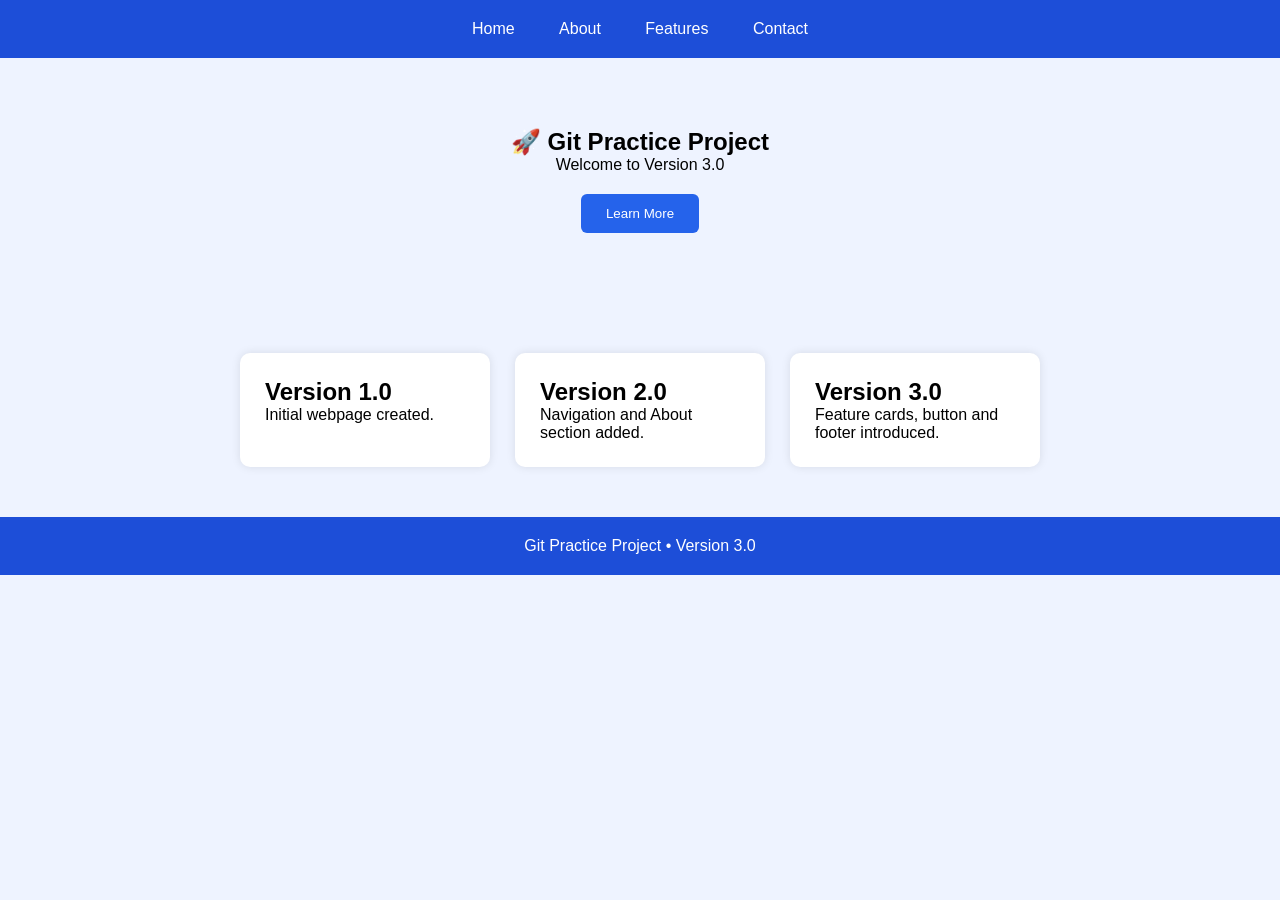
==== index.html @ 9ed9c47e "version 3.0 for WebPage" ====
<!DOCTYPE html>
<html lang="en">
<head>
<meta charset="UTF-8">
<meta name="viewport" content="width=device-width, initial-scale=1.0">

<title>Git Practice - Version 3.0</title>

<style>

*{
margin:0;
padding:0;
box-sizing:border-box;
font-family:Arial;
}

body{
background:#eef3ff;
}

nav{
background:#1d4ed8;
padding:20px;
text-align:center;
}

nav a{
color:white;
text-decoration:none;
margin:20px;
}

.hero{
text-align:center;
padding:70px;
}

button{
padding:12px 25px;
margin-top:20px;
background:#2563eb;
color:white;
border:none;
border-radius:6px;
cursor:pointer;
}

.features{
display:flex;
justify-content:center;
gap:25px;
margin:50px;
flex-wrap:wrap;
}

.card{
background:white;
padding:25px;
width:250px;
border-radius:10px;
box-shadow:0 0 10px rgba(0,0,0,.1);
}

footer{
background:#1d4ed8;
color:white;
text-align:center;
padding:20px;
margin-top:40px;
}

</style>

</head>

<body>

<nav>

<a href="#">Home</a>
<a href="#">About</a>
<a href="#">Features</a>
<a href="#">Contact</a>

</nav>

<section class="hero">

<h1>🚀 Git Practice Project</h1>

<p>Welcome to Version 3.0</p>

<button>Learn More</button>

</section>

<section class="features">

<div class="card">
<h2>Version 1.0</h2>
<p>Initial webpage created.</p>
</div>

<div class="card">
<h2>Version 2.0</h2>
<p>Navigation and About section added.</p>
</div>

<div class="card">
<h2>Version 3.0</h2>
<p>Feature cards, button and footer introduced.</p>
</div>

</section>

<footer>

<p>Git Practice Project • Version 3.0</p>

</footer>

</body>
</html>
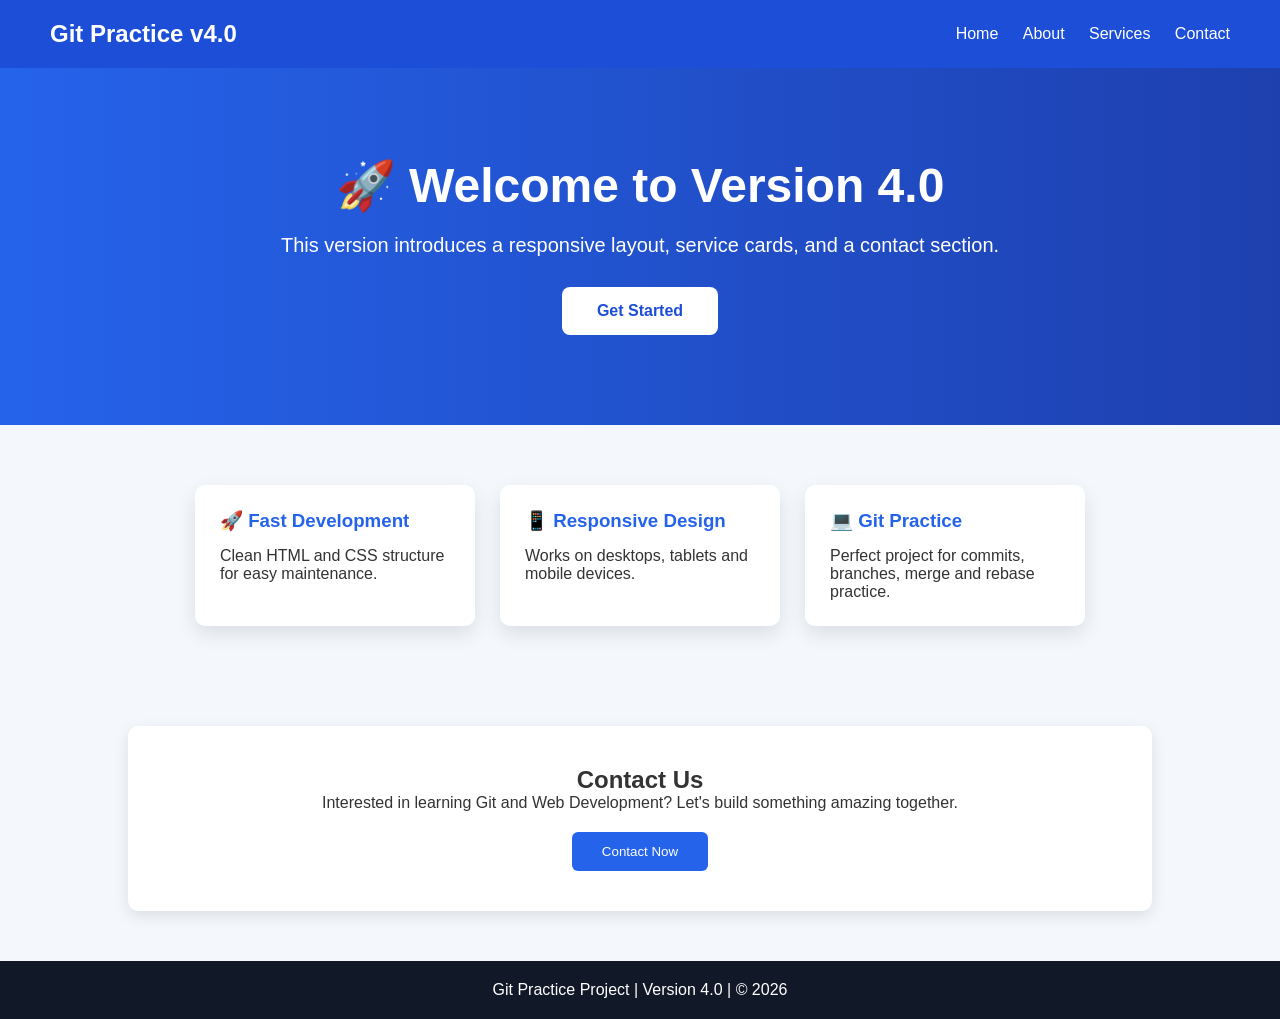
==== commit 90310786: "Version 4.0 for WebPage" ====
--- a/index.html
+++ b/index.html
@@ -4,70 +4,157 @@
 <meta charset="UTF-8">
 <meta name="viewport" content="width=device-width, initial-scale=1.0">
 
-<title>Git Practice - Version 3.0</title>
+<title>Git Practice - Version 4.0</title>
 
 <style>
 
 *{
-margin:0;
-padding:0;
-box-sizing:border-box;
-font-family:Arial;
+    margin:0;
+    padding:0;
+    box-sizing:border-box;
+    font-family:Arial, Helvetica, sans-serif;
 }
 
 body{
-background:#eef3ff;
+    background:#f4f7fc;
+    color:#333;
+}
+
+header{
+    background:#1d4ed8;
+    color:white;
+    padding:20px 50px;
+    display:flex;
+    justify-content:space-between;
+    align-items:center;
+}
+
+nav a{
+    color:white;
+    text-decoration:none;
+    margin-left:20px;
+}
+
+.hero{
+    text-align:center;
+    padding:90px 20px;
+    background:linear-gradient(to right,#2563eb,#1e40af);
+    color:white;
+}
+
+.hero h1{
+    font-size:48px;
+    margin-bottom:20px;
+}
+
+.hero p{
+    font-size:20px;
+}
+
+.btn{
+    display:inline-block;
+    margin-top:30px;
+    padding:15px 35px;
+    background:white;
+    color:#1d4ed8;
+    text-decoration:none;
+    border-radius:8px;
+    font-weight:bold;
+}
+
+.btn:hover{
+    background:#dbeafe;
+}
+
+.features{
+
+    display:flex;
+    justify-content:center;
+    flex-wrap:wrap;
+    gap:25px;
+    padding:60px 20px;
+
+}
+
+.card{
+
+    width:280px;
+    background:white;
+    padding:25px;
+    border-radius:10px;
+    box-shadow:0 8px 20px rgba(0,0,0,.1);
+    transition:.3s;
+
+}
+
+.card:hover{
+
+    transform:translateY(-10px);
+
+}
+
+.card h3{
+
+    color:#2563eb;
+    margin-bottom:15px;
+
+}
+
+.contact{
+
+    background:white;
+    width:80%;
+    margin:40px auto;
+    padding:40px;
+    border-radius:10px;
+    text-align:center;
+    box-shadow:0 5px 15px rgba(0,0,0,.1);
+
+}
+
+.contact button{
+
+    margin-top:20px;
+    padding:12px 30px;
+    border:none;
+    background:#2563eb;
+    color:white;
+    border-radius:6px;
+    cursor:pointer;
+
+}
+
+footer{
+
+    margin-top:50px;
+    background:#111827;
+    color:white;
+    text-align:center;
+    padding:20px;
+
+}
+
+@media(max-width:768px){
+
+header{
+
+    flex-direction:column;
+
 }
 
 nav{
-background:#1d4ed8;
-padding:20px;
-text-align:center;
-}
-
-nav a{
-color:white;
-text-decoration:none;
-margin:20px;
-}
-
-.hero{
-text-align:center;
-padding:70px;
-}
-
-button{
-padding:12px 25px;
-margin-top:20px;
-background:#2563eb;
-color:white;
-border:none;
-border-radius:6px;
-cursor:pointer;
+
+    margin-top:15px;
+
 }
 
 .features{
-display:flex;
-justify-content:center;
-gap:25px;
-margin:50px;
-flex-wrap:wrap;
-}
-
-.card{
-background:white;
-padding:25px;
-width:250px;
-border-radius:10px;
-box-shadow:0 0 10px rgba(0,0,0,.1);
-}
-
-footer{
-background:#1d4ed8;
-color:white;
-text-align:center;
-padding:20px;
-margin-top:40px;
+
+    flex-direction:column;
+    align-items:center;
+
+}
+
 }
 
 </style>
@@ -75,48 +162,70 @@
 </head>
 
 <body>
+
+<header>
+
+<h2>Git Practice v4.0</h2>
 
 <nav>
 
 <a href="#">Home</a>
 <a href="#">About</a>
-<a href="#">Features</a>
+<a href="#">Services</a>
 <a href="#">Contact</a>
 
 </nav>
 
+</header>
+
 <section class="hero">
 
-<h1>🚀 Git Practice Project</h1>
-
-<p>Welcome to Version 3.0</p>
-
-<button>Learn More</button>
+<h1>🚀 Welcome to Version 4.0</h1>
+
+<p>
+This version introduces a responsive layout, service cards,
+and a contact section.
+</p>
+
+<a href="#" class="btn">Get Started</a>
 
 </section>
 
 <section class="features">
 
 <div class="card">
-<h2>Version 1.0</h2>
-<p>Initial webpage created.</p>
+<h3>🚀 Fast Development</h3>
+<p>Clean HTML and CSS structure for easy maintenance.</p>
 </div>
 
 <div class="card">
-<h2>Version 2.0</h2>
-<p>Navigation and About section added.</p>
+<h3>📱 Responsive Design</h3>
+<p>Works on desktops, tablets and mobile devices.</p>
 </div>
 
 <div class="card">
-<h2>Version 3.0</h2>
-<p>Feature cards, button and footer introduced.</p>
+<h3>💻 Git Practice</h3>
+<p>Perfect project for commits, branches, merge and rebase practice.</p>
 </div>
 
 </section>
 
+<section class="contact">
+
+<h2>Contact Us</h2>
+
+<p>
+Interested in learning Git and Web Development?
+Let's build something amazing together.
+</p>
+
+<button>Contact Now</button>
+
+</section>
+
 <footer>
 
-<p>Git Practice Project • Version 3.0</p>
+<p>Git Practice Project | Version 4.0 | © 2026</p>
 
 </footer>
 
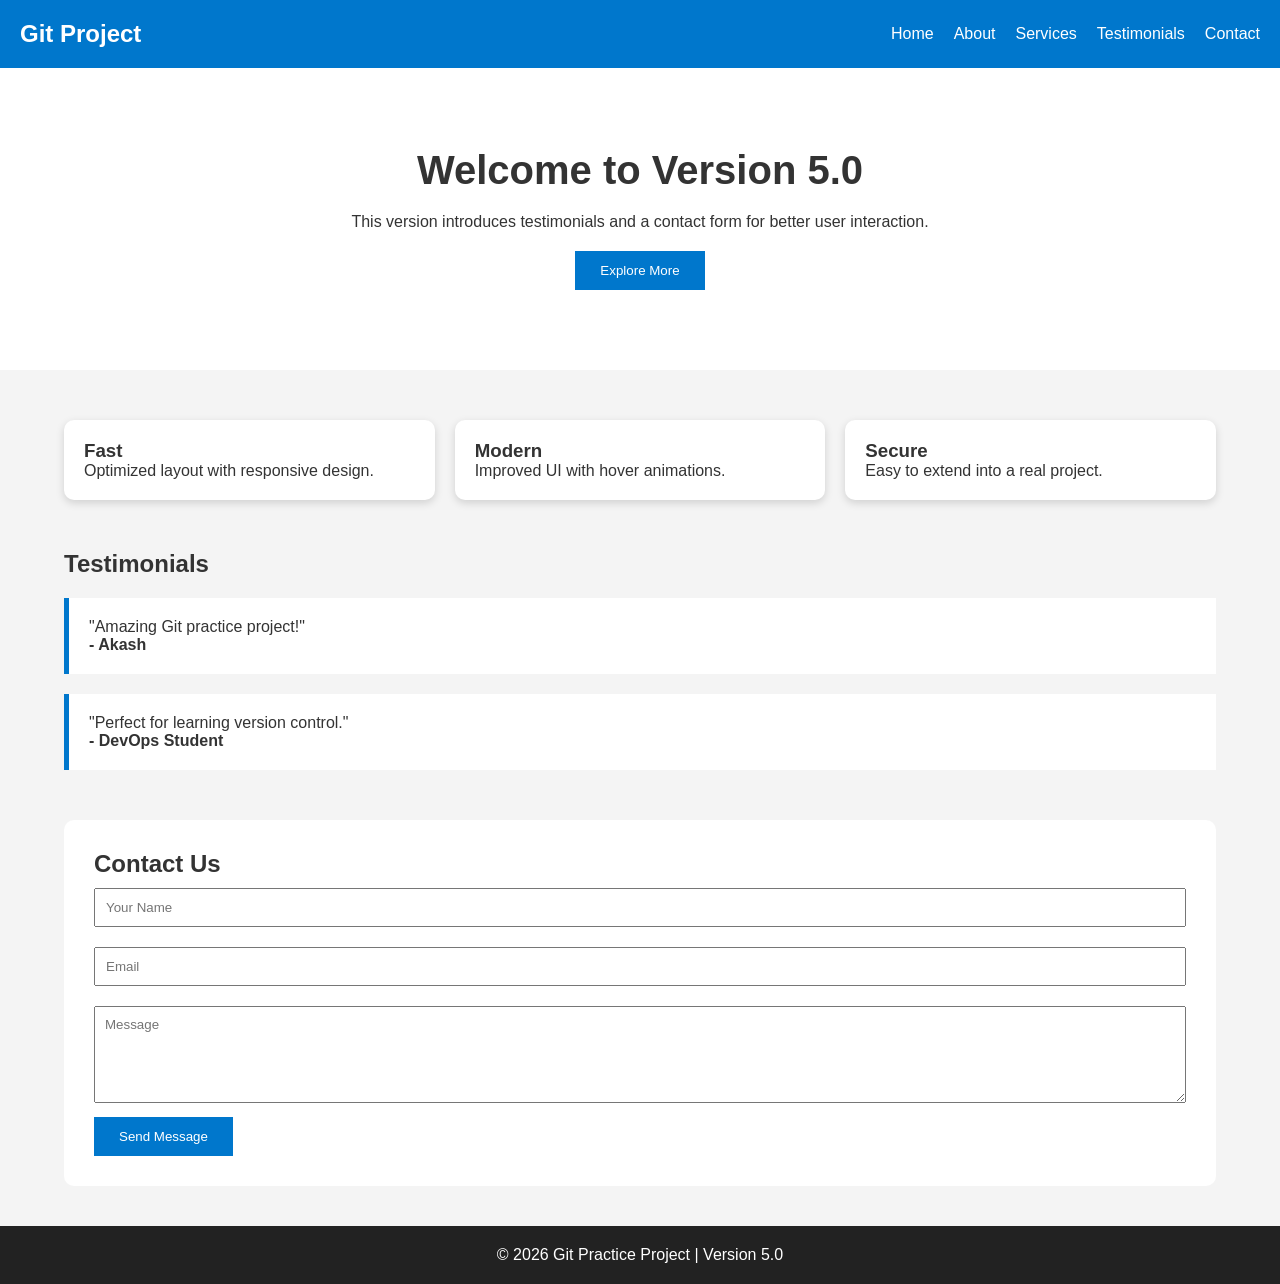
==== commit f57b7e86: "version 5.0 for webpage" ====
--- a/index.html
+++ b/index.html
@@ -3,8 +3,7 @@
 <head>
 <meta charset="UTF-8">
 <meta name="viewport" content="width=device-width, initial-scale=1.0">
-
-<title>Git Practice - Version 4.0</title>
+<title>Git Practice Website - Version 5.0</title>
 
 <style>
 
@@ -16,163 +15,145 @@
 }
 
 body{
-    background:#f4f7fc;
+    background:#f4f4f4;
     color:#333;
 }
 
 header{
-    background:#1d4ed8;
-    color:white;
-    padding:20px 50px;
+    background:#0077cc;
+    color:white;
+    padding:20px;
+}
+
+nav{
     display:flex;
     justify-content:space-between;
     align-items:center;
 }
 
-nav a{
+nav ul{
+    display:flex;
+    list-style:none;
+}
+
+nav ul li{
+    margin-left:20px;
+}
+
+nav ul li a{
     color:white;
     text-decoration:none;
-    margin-left:20px;
 }
 
 .hero{
     text-align:center;
-    padding:90px 20px;
-    background:linear-gradient(to right,#2563eb,#1e40af);
-    color:white;
+    padding:80px 20px;
+    background:white;
 }
 
 .hero h1{
-    font-size:48px;
-    margin-bottom:20px;
+    font-size:40px;
 }
 
 .hero p{
-    font-size:20px;
-}
-
-.btn{
-    display:inline-block;
-    margin-top:30px;
-    padding:15px 35px;
-    background:white;
-    color:#1d4ed8;
-    text-decoration:none;
-    border-radius:8px;
-    font-weight:bold;
-}
-
-.btn:hover{
-    background:#dbeafe;
+    margin:20px 0;
+}
+
+button{
+    background:#0077cc;
+    color:white;
+    padding:12px 25px;
+    border:none;
+    cursor:pointer;
+    transition:.3s;
+}
+
+button:hover{
+    background:#005fa3;
+}
+
+.container{
+    width:90%;
+    margin:auto;
 }
 
 .features{
-
     display:flex;
-    justify-content:center;
+    gap:20px;
+    margin:50px 0;
     flex-wrap:wrap;
-    gap:25px;
-    padding:60px 20px;
-
 }
 
 .card{
-
-    width:280px;
-    background:white;
-    padding:25px;
+    background:white;
+    flex:1;
+    min-width:250px;
+    padding:20px;
     border-radius:10px;
-    box-shadow:0 8px 20px rgba(0,0,0,.1);
-    transition:.3s;
-
-}
-
-.card:hover{
-
-    transform:translateY(-10px);
-
-}
-
-.card h3{
-
-    color:#2563eb;
-    margin-bottom:15px;
-
+    box-shadow:0 3px 8px rgba(0,0,0,.15);
+}
+
+.testimonials{
+    margin:50px 0;
+}
+
+.testimonial{
+    background:white;
+    padding:20px;
+    margin:20px 0;
+    border-left:5px solid #0077cc;
 }
 
 .contact{
-
-    background:white;
-    width:80%;
-    margin:40px auto;
-    padding:40px;
+    background:white;
+    padding:30px;
     border-radius:10px;
+}
+
+input,textarea{
+    width:100%;
+    padding:10px;
+    margin:10px 0;
+}
+
+footer{
+    background:#222;
+    color:white;
     text-align:center;
-    box-shadow:0 5px 15px rgba(0,0,0,.1);
-
-}
-
-.contact button{
-
-    margin-top:20px;
-    padding:12px 30px;
-    border:none;
-    background:#2563eb;
-    color:white;
-    border-radius:6px;
-    cursor:pointer;
-
-}
-
-footer{
-
-    margin-top:50px;
-    background:#111827;
-    color:white;
-    text-align:center;
-    padding:20px;
-
+    padding:20px;
+    margin-top:40px;
 }
 
 @media(max-width:768px){
-
-header{
-
+.features{
     flex-direction:column;
-
-}
-
+}
 nav{
-
+    flex-direction:column;
+}
+nav ul{
     margin-top:15px;
-
-}
-
-.features{
-
-    flex-direction:column;
-    align-items:center;
-
-}
-
+}
 }
 
 </style>
 
 </head>
-
 <body>
 
 <header>
 
-<h2>Git Practice v4.0</h2>
-
 <nav>
 
-<a href="#">Home</a>
-<a href="#">About</a>
-<a href="#">Services</a>
-<a href="#">Contact</a>
+<h2>Git Project</h2>
+
+<ul>
+<li><a href="#">Home</a></li>
+<li><a href="#">About</a></li>
+<li><a href="#">Services</a></li>
+<li><a href="#">Testimonials</a></li>
+<li><a href="#">Contact</a></li>
+</ul>
 
 </nav>
 
@@ -180,32 +161,47 @@
 
 <section class="hero">
 
-<h1>🚀 Welcome to Version 4.0</h1>
-
-<p>
-This version introduces a responsive layout, service cards,
-and a contact section.
-</p>
-
-<a href="#" class="btn">Get Started</a>
-
-</section>
+<h1>Welcome to Version 5.0</h1>
+
+<p>This version introduces testimonials and a contact form for better user interaction.</p>
+
+<button>Explore More</button>
+
+</section>
+
+<div class="container">
 
 <section class="features">
 
 <div class="card">
-<h3>🚀 Fast Development</h3>
-<p>Clean HTML and CSS structure for easy maintenance.</p>
+<h3>Fast</h3>
+<p>Optimized layout with responsive design.</p>
 </div>
 
 <div class="card">
-<h3>📱 Responsive Design</h3>
-<p>Works on desktops, tablets and mobile devices.</p>
+<h3>Modern</h3>
+<p>Improved UI with hover animations.</p>
 </div>
 
 <div class="card">
-<h3>💻 Git Practice</h3>
-<p>Perfect project for commits, branches, merge and rebase practice.</p>
+<h3>Secure</h3>
+<p>Easy to extend into a real project.</p>
+</div>
+
+</section>
+
+<section class="testimonials">
+
+<h2>Testimonials</h2>
+
+<div class="testimonial">
+<p>"Amazing Git practice project!"</p>
+<strong>- Akash</strong>
+</div>
+
+<div class="testimonial">
+<p>"Perfect for learning version control."</p>
+<strong>- DevOps Student</strong>
 </div>
 
 </section>
@@ -214,18 +210,25 @@
 
 <h2>Contact Us</h2>
 
-<p>
-Interested in learning Git and Web Development?
-Let's build something amazing together.
-</p>
-
-<button>Contact Now</button>
-
-</section>
+<form>
+
+<input type="text" placeholder="Your Name">
+
+<input type="email" placeholder="Email">
+
+<textarea rows="5" placeholder="Message"></textarea>
+
+<button type="submit">Send Message</button>
+
+</form>
+
+</section>
+
+</div>
 
 <footer>
 
-<p>Git Practice Project | Version 4.0 | © 2026</p>
+<p>© 2026 Git Practice Project | Version 5.0</p>
 
 </footer>
 
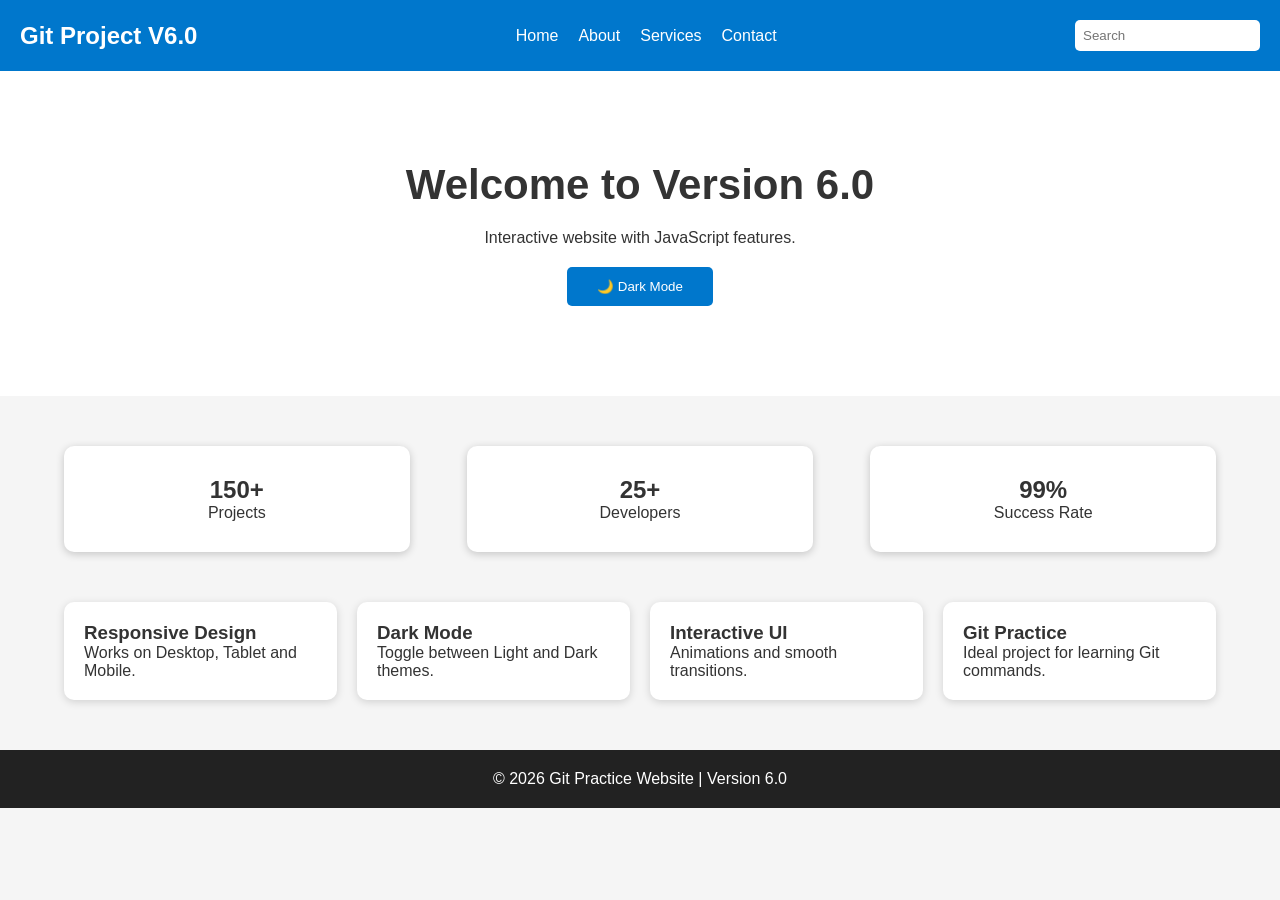
==== commit 2de0d045: "Version 6.0 for WebPage" ====
--- a/index.html
+++ b/index.html
@@ -3,234 +3,294 @@
 <head>
 <meta charset="UTF-8">
 <meta name="viewport" content="width=device-width, initial-scale=1.0">
-<title>Git Practice Website - Version 5.0</title>
+<title>Git Practice Website - Version 6.0</title>
 
 <style>
 
 *{
-    margin:0;
-    padding:0;
-    box-sizing:border-box;
-    font-family:Arial, Helvetica, sans-serif;
+margin:0;
+padding:0;
+box-sizing:border-box;
+font-family:Arial,Helvetica,sans-serif;
+scroll-behavior:smooth;
 }
 
 body{
-    background:#f4f4f4;
-    color:#333;
+background:#f5f5f5;
+color:#333;
+transition:.4s;
+}
+
+body.dark{
+background:#1b1b1b;
+color:white;
 }
 
 header{
-    background:#0077cc;
-    color:white;
-    padding:20px;
+background:#0077cc;
+padding:20px;
+color:white;
+position:sticky;
+top:0;
 }
 
 nav{
-    display:flex;
-    justify-content:space-between;
-    align-items:center;
+display:flex;
+justify-content:space-between;
+align-items:center;
+flex-wrap:wrap;
 }
 
 nav ul{
-    display:flex;
-    list-style:none;
-}
-
-nav ul li{
-    margin-left:20px;
-}
-
-nav ul li a{
-    color:white;
-    text-decoration:none;
+display:flex;
+list-style:none;
+}
+
+nav li{
+margin-left:20px;
+}
+
+nav a{
+color:white;
+text-decoration:none;
+}
+
+.search{
+padding:8px;
+border:none;
+border-radius:5px;
 }
 
 .hero{
-    text-align:center;
-    padding:80px 20px;
-    background:white;
+padding:90px 20px;
+text-align:center;
+background:white;
+}
+
+body.dark .hero{
+background:#2b2b2b;
 }
 
 .hero h1{
-    font-size:40px;
-}
-
-.hero p{
-    margin:20px 0;
-}
-
-button{
-    background:#0077cc;
-    color:white;
-    padding:12px 25px;
-    border:none;
-    cursor:pointer;
-    transition:.3s;
-}
-
-button:hover{
-    background:#005fa3;
+font-size:42px;
+margin-bottom:20px;
+}
+
+.hero button{
+padding:12px 30px;
+margin-top:20px;
+background:#0077cc;
+color:white;
+border:none;
+cursor:pointer;
+border-radius:5px;
 }
 
 .container{
-    width:90%;
-    margin:auto;
+width:90%;
+margin:auto;
+}
+
+.stats{
+display:flex;
+justify-content:space-between;
+margin:50px 0;
+flex-wrap:wrap;
+}
+
+.stat{
+background:white;
+padding:30px;
+text-align:center;
+width:30%;
+border-radius:10px;
+box-shadow:0 2px 8px rgba(0,0,0,.2);
+}
+
+body.dark .stat{
+background:#333;
 }
 
 .features{
-    display:flex;
-    gap:20px;
-    margin:50px 0;
-    flex-wrap:wrap;
+display:grid;
+grid-template-columns:repeat(auto-fit,minmax(250px,1fr));
+gap:20px;
+margin-bottom:50px;
 }
 
 .card{
-    background:white;
-    flex:1;
-    min-width:250px;
-    padding:20px;
-    border-radius:10px;
-    box-shadow:0 3px 8px rgba(0,0,0,.15);
-}
-
-.testimonials{
-    margin:50px 0;
-}
-
-.testimonial{
-    background:white;
-    padding:20px;
-    margin:20px 0;
-    border-left:5px solid #0077cc;
-}
-
-.contact{
-    background:white;
-    padding:30px;
-    border-radius:10px;
-}
-
-input,textarea{
-    width:100%;
-    padding:10px;
-    margin:10px 0;
+background:white;
+padding:20px;
+border-radius:10px;
+box-shadow:0 2px 8px rgba(0,0,0,.15);
+transition:.3s;
+}
+
+body.dark .card{
+background:#333;
+}
+
+.card:hover{
+transform:translateY(-8px);
 }
 
 footer{
-    background:#222;
-    color:white;
-    text-align:center;
-    padding:20px;
-    margin-top:40px;
+background:#222;
+color:white;
+text-align:center;
+padding:20px;
+margin-top:40px;
+}
+
+#topBtn{
+position:fixed;
+bottom:25px;
+right:25px;
+padding:12px 15px;
+display:none;
+background:#0077cc;
+color:white;
+border:none;
+border-radius:50%;
+cursor:pointer;
 }
 
 @media(max-width:768px){
-.features{
-    flex-direction:column;
-}
+
+.stats{
+flex-direction:column;
+}
+
+.stat{
+width:100%;
+margin-bottom:20px;
+}
+
 nav{
-    flex-direction:column;
-}
+flex-direction:column;
+}
+
 nav ul{
-    margin-top:15px;
-}
+margin-top:15px;
+}
+
 }
 
 </style>
 
 </head>
+
 <body>
 
 <header>
 
 <nav>
 
-<h2>Git Project</h2>
+<h2>Git Project V6.0</h2>
 
 <ul>
 <li><a href="#">Home</a></li>
 <li><a href="#">About</a></li>
 <li><a href="#">Services</a></li>
-<li><a href="#">Testimonials</a></li>
 <li><a href="#">Contact</a></li>
 </ul>
 
+<input class="search" placeholder="Search">
+
 </nav>
 
 </header>
 
 <section class="hero">
 
-<h1>Welcome to Version 5.0</h1>
-
-<p>This version introduces testimonials and a contact form for better user interaction.</p>
-
-<button>Explore More</button>
+<h1>Welcome to Version 6.0</h1>
+
+<p>Interactive website with JavaScript features.</p>
+
+<button onclick="toggleMode()">🌙 Dark Mode</button>
 
 </section>
 
 <div class="container">
 
+<section class="stats">
+
+<div class="stat">
+<h2>150+</h2>
+<p>Projects</p>
+</div>
+
+<div class="stat">
+<h2>25+</h2>
+<p>Developers</p>
+</div>
+
+<div class="stat">
+<h2>99%</h2>
+<p>Success Rate</p>
+</div>
+
+</section>
+
 <section class="features">
 
 <div class="card">
-<h3>Fast</h3>
-<p>Optimized layout with responsive design.</p>
-</div>
-
-<div class="card">
-<h3>Modern</h3>
-<p>Improved UI with hover animations.</p>
-</div>
-
-<div class="card">
-<h3>Secure</h3>
-<p>Easy to extend into a real project.</p>
+<h3>Responsive Design</h3>
+<p>Works on Desktop, Tablet and Mobile.</p>
+</div>
+
+<div class="card">
+<h3>Dark Mode</h3>
+<p>Toggle between Light and Dark themes.</p>
+</div>
+
+<div class="card">
+<h3>Interactive UI</h3>
+<p>Animations and smooth transitions.</p>
+</div>
+
+<div class="card">
+<h3>Git Practice</h3>
+<p>Ideal project for learning Git commands.</p>
 </div>
 
 </section>
 
-<section class="testimonials">
-
-<h2>Testimonials</h2>
-
-<div class="testimonial">
-<p>"Amazing Git practice project!"</p>
-<strong>- Akash</strong>
-</div>
-
-<div class="testimonial">
-<p>"Perfect for learning version control."</p>
-<strong>- DevOps Student</strong>
-</div>
-
-</section>
-
-<section class="contact">
-
-<h2>Contact Us</h2>
-
-<form>
-
-<input type="text" placeholder="Your Name">
-
-<input type="email" placeholder="Email">
-
-<textarea rows="5" placeholder="Message"></textarea>
-
-<button type="submit">Send Message</button>
-
-</form>
-
-</section>
-
 </div>
 
 <footer>
 
-<p>© 2026 Git Practice Project | Version 5.0</p>
+<p>© 2026 Git Practice Website | Version 6.0</p>
 
 </footer>
+
+<button id="topBtn" onclick="topFunction()">↑</button>
+
+<script>
+
+function toggleMode(){
+document.body.classList.toggle("dark");
+}
+
+let btn=document.getElementById("topBtn");
+
+window.onscroll=function(){
+
+if(document.documentElement.scrollTop>200){
+btn.style.display="block";
+}else{
+btn.style.display="none";
+}
+
+}
+
+function topFunction(){
+
+document.documentElement.scrollTop=0;
+
+}
+
+</script>
 
 </body>
 </html>
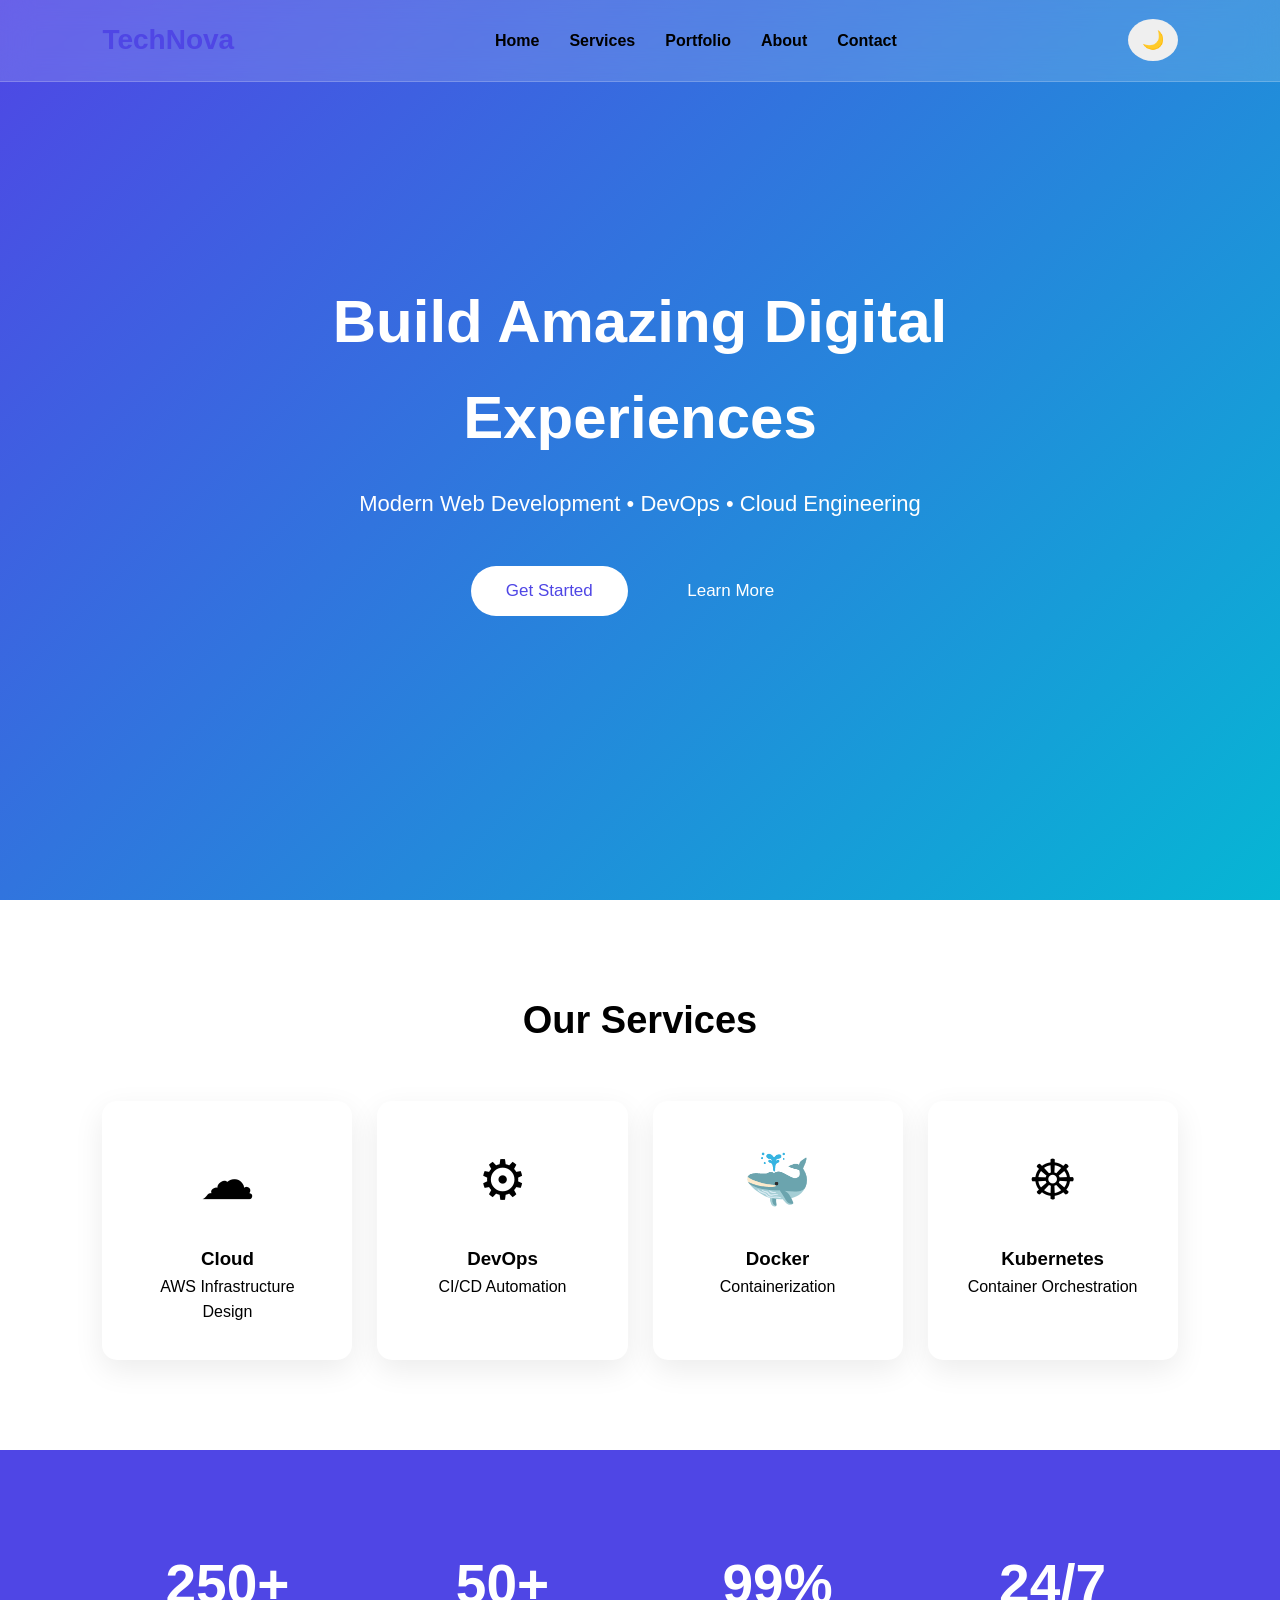
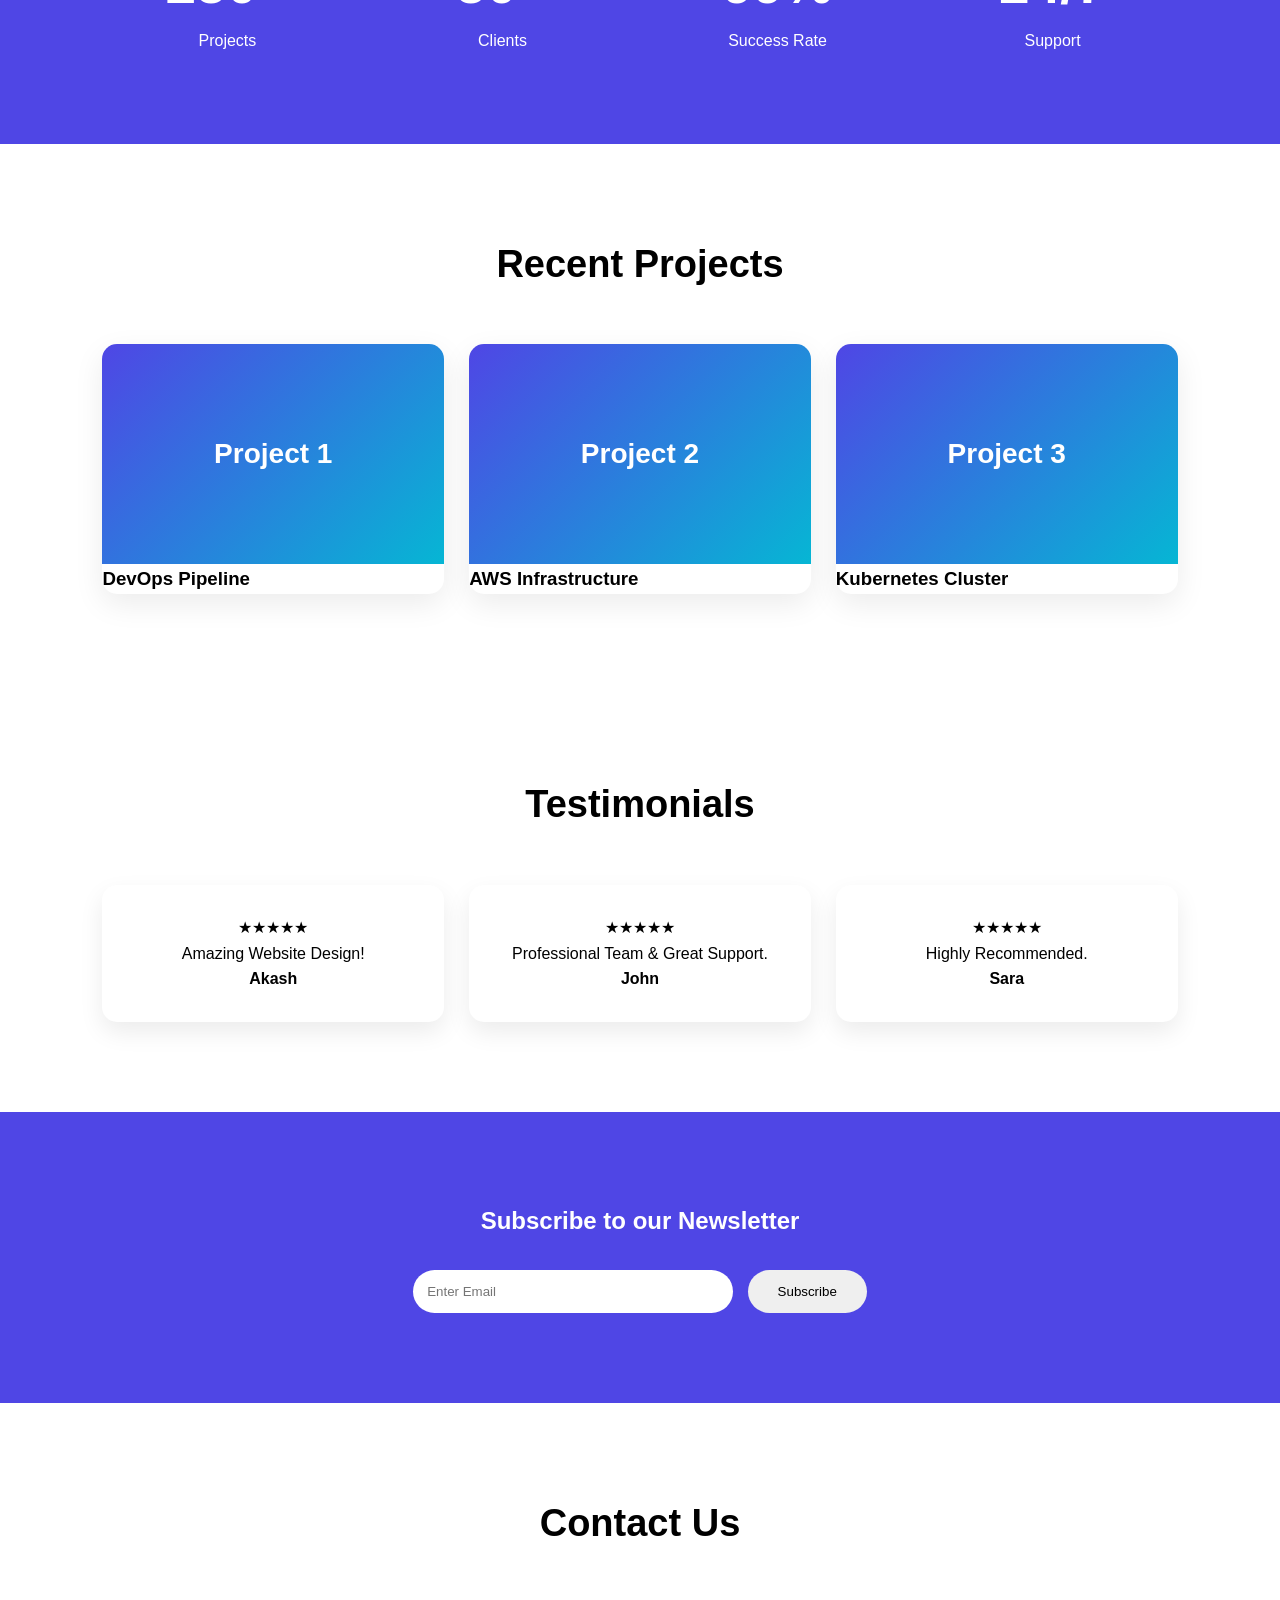
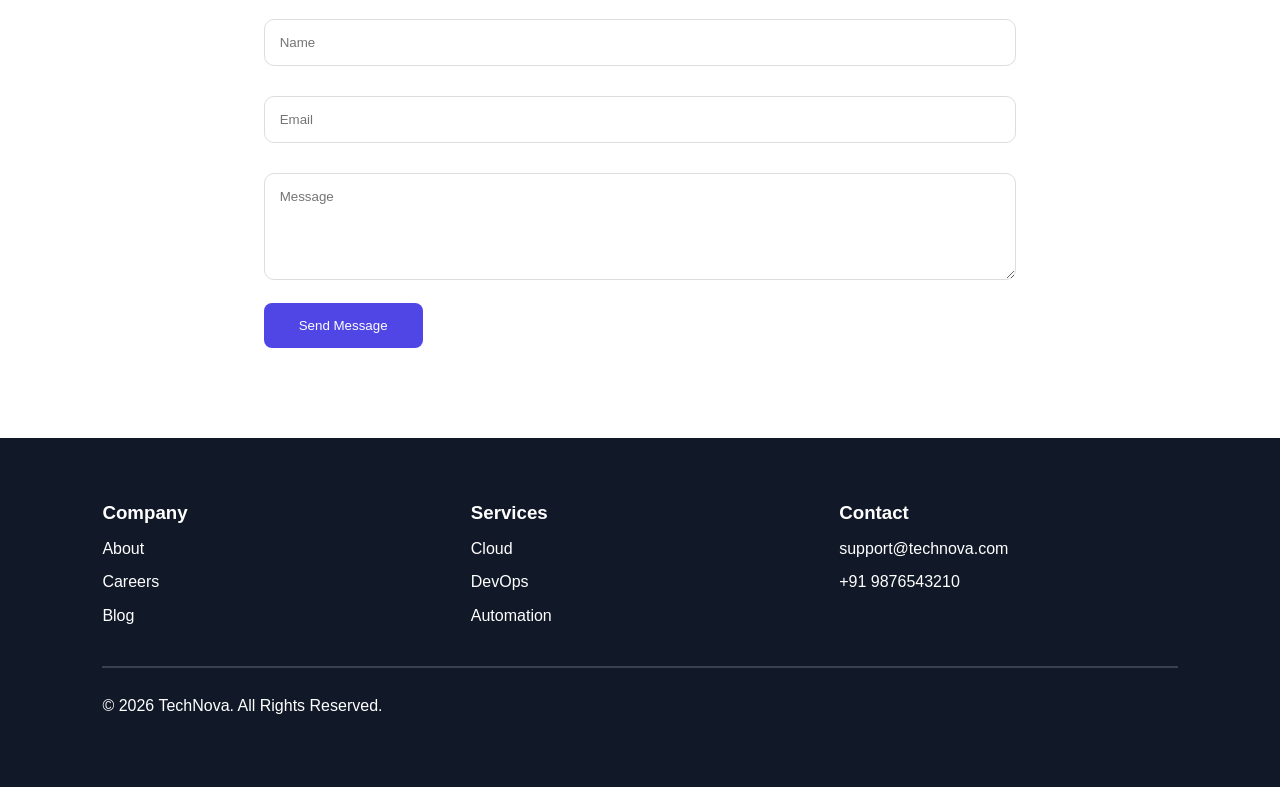
==== commit c862afe3: "New featute of Website" ====
--- a/index.html
+++ b/index.html
@@ -1,296 +1,438 @@
 <!DOCTYPE html>
 <html lang="en">
 <head>
-<meta charset="UTF-8">
-<meta name="viewport" content="width=device-width, initial-scale=1.0">
-<title>Git Practice Website - Version 6.0</title>
-
-<style>
-
-*{
-margin:0;
-padding:0;
-box-sizing:border-box;
-font-family:Arial,Helvetica,sans-serif;
-scroll-behavior:smooth;
-}
-
-body{
-background:#f5f5f5;
-color:#333;
-transition:.4s;
-}
-
-body.dark{
-background:#1b1b1b;
-color:white;
-}
-
-header{
-background:#0077cc;
-padding:20px;
-color:white;
-position:sticky;
-top:0;
-}
-
-nav{
-display:flex;
-justify-content:space-between;
-align-items:center;
-flex-wrap:wrap;
-}
-
-nav ul{
-display:flex;
-list-style:none;
-}
-
-nav li{
-margin-left:20px;
-}
-
-nav a{
-color:white;
-text-decoration:none;
-}
-
-.search{
-padding:8px;
-border:none;
-border-radius:5px;
-}
-
-.hero{
-padding:90px 20px;
-text-align:center;
-background:white;
-}
-
-body.dark .hero{
-background:#2b2b2b;
-}
-
-.hero h1{
-font-size:42px;
-margin-bottom:20px;
-}
-
-.hero button{
-padding:12px 30px;
-margin-top:20px;
-background:#0077cc;
-color:white;
-border:none;
-cursor:pointer;
-border-radius:5px;
-}
-
-.container{
-width:90%;
-margin:auto;
-}
-
-.stats{
-display:flex;
-justify-content:space-between;
-margin:50px 0;
-flex-wrap:wrap;
-}
-
-.stat{
-background:white;
-padding:30px;
-text-align:center;
-width:30%;
-border-radius:10px;
-box-shadow:0 2px 8px rgba(0,0,0,.2);
-}
-
-body.dark .stat{
-background:#333;
-}
-
-.features{
-display:grid;
-grid-template-columns:repeat(auto-fit,minmax(250px,1fr));
-gap:20px;
-margin-bottom:50px;
-}
-
-.card{
-background:white;
-padding:20px;
-border-radius:10px;
-box-shadow:0 2px 8px rgba(0,0,0,.15);
-transition:.3s;
-}
-
-body.dark .card{
-background:#333;
-}
-
-.card:hover{
-transform:translateY(-8px);
-}
-
-footer{
-background:#222;
-color:white;
-text-align:center;
-padding:20px;
-margin-top:40px;
-}
-
-#topBtn{
-position:fixed;
-bottom:25px;
-right:25px;
-padding:12px 15px;
-display:none;
-background:#0077cc;
-color:white;
-border:none;
-border-radius:50%;
-cursor:pointer;
-}
-
-@media(max-width:768px){
-
-.stats{
-flex-direction:column;
-}
-
-.stat{
-width:100%;
-margin-bottom:20px;
-}
-
-nav{
-flex-direction:column;
-}
-
-nav ul{
-margin-top:15px;
-}
-
-}
-
-</style>
-
+    <meta charset="UTF-8">
+    <meta name="viewport" content="width=device-width, initial-scale=1.0">
+    <title>TechNova | UI Redesign</title>
+
+    <link rel="stylesheet" href="css/style.css">
 </head>
 
 <body>
 
+<!-- ================= NAVBAR ================= -->
+
 <header>
 
-<nav>
-
-<h2>Git Project V6.0</h2>
-
-<ul>
-<li><a href="#">Home</a></li>
-<li><a href="#">About</a></li>
-<li><a href="#">Services</a></li>
-<li><a href="#">Contact</a></li>
+<nav class="navbar">
+
+<div class="logo">
+TechNova
+</div>
+
+<ul class="nav-links">
+
+<li><a href="#home">Home</a></li>
+<li><a href="#services">Services</a></li>
+<li><a href="#portfolio">Portfolio</a></li>
+<li><a href="#about">About</a></li>
+<li><a href="#contact">Contact</a></li>
+
 </ul>
 
-<input class="search" placeholder="Search">
+<button id="themeBtn">🌙</button>
 
 </nav>
 
 </header>
 
-<section class="hero">
-
-<h1>Welcome to Version 6.0</h1>
-
-<p>Interactive website with JavaScript features.</p>
-
-<button onclick="toggleMode()">🌙 Dark Mode</button>
-
-</section>
-
-<div class="container">
+<!-- ================= HERO ================= -->
+
+<section id="home" class="hero">
+
+<div class="hero-content">
+
+<h1>Build Amazing Digital Experiences</h1>
+
+<p>
+
+Modern Web Development • DevOps • Cloud Engineering
+
+</p>
+
+<div class="hero-buttons">
+
+<button class="primary-btn">
+
+Get Started
+
+</button>
+
+<button class="secondary-btn">
+
+Learn More
+
+</button>
+
+</div>
+
+</div>
+
+</section>
+
+<!-- ================= SERVICES ================= -->
+
+<section id="services">
+
+<h2 class="section-title">
+
+Our Services
+
+</h2>
+
+<div class="card-container">
+
+<div class="card">
+
+<div class="icon">☁</div>
+
+<h3>Cloud</h3>
+
+<p>
+
+AWS Infrastructure Design
+
+</p>
+
+</div>
+
+<div class="card">
+
+<div class="icon">⚙</div>
+
+<h3>DevOps</h3>
+
+<p>
+
+CI/CD Automation
+
+</p>
+
+</div>
+
+<div class="card">
+
+<div class="icon">🐳</div>
+
+<h3>Docker</h3>
+
+<p>
+
+Containerization
+
+</p>
+
+</div>
+
+<div class="card">
+
+<div class="icon">☸</div>
+
+<h3>Kubernetes</h3>
+
+<p>
+
+Container Orchestration
+
+</p>
+
+</div>
+
+</div>
+
+</section>
+
+<!-- ================= STATS ================= -->
 
 <section class="stats">
 
 <div class="stat">
-<h2>150+</h2>
+
+<h1>250+</h1>
+
 <p>Projects</p>
+
 </div>
 
 <div class="stat">
-<h2>25+</h2>
-<p>Developers</p>
+
+<h1>50+</h1>
+
+<p>Clients</p>
+
 </div>
 
 <div class="stat">
-<h2>99%</h2>
+
+<h1>99%</h1>
+
 <p>Success Rate</p>
-</div>
-
-</section>
-
-<section class="features">
-
-<div class="card">
-<h3>Responsive Design</h3>
-<p>Works on Desktop, Tablet and Mobile.</p>
-</div>
-
-<div class="card">
-<h3>Dark Mode</h3>
-<p>Toggle between Light and Dark themes.</p>
-</div>
-
-<div class="card">
-<h3>Interactive UI</h3>
-<p>Animations and smooth transitions.</p>
-</div>
-
-<div class="card">
-<h3>Git Practice</h3>
-<p>Ideal project for learning Git commands.</p>
-</div>
-
-</section>
-
-</div>
+
+</div>
+
+<div class="stat">
+
+<h1>24/7</h1>
+
+<p>Support</p>
+
+</div>
+
+</section>
+
+<!-- ================= PORTFOLIO ================= -->
+
+<section id="portfolio">
+
+<h2 class="section-title">
+
+Recent Projects
+
+</h2>
+
+<div class="card-container">
+
+<div class="portfolio-card">
+
+<div class="placeholder">
+
+Project 1
+
+</div>
+
+<h3>DevOps Pipeline</h3>
+
+</div>
+
+<div class="portfolio-card">
+
+<div class="placeholder">
+
+Project 2
+
+</div>
+
+<h3>AWS Infrastructure</h3>
+
+</div>
+
+<div class="portfolio-card">
+
+<div class="placeholder">
+
+Project 3
+
+</div>
+
+<h3>Kubernetes Cluster</h3>
+
+</div>
+
+</div>
+
+</section>
+
+<!-- ================= TESTIMONIALS ================= -->
+
+<section>
+
+<h2 class="section-title">
+
+Testimonials
+
+</h2>
+
+<div class="testimonial-container">
+
+<div class="testimonial">
+
+<p>
+
+★★★★★
+
+</p>
+
+<p>
+
+Amazing Website Design!
+
+</p>
+
+<h4>
+
+Akash
+
+</h4>
+
+</div>
+
+<div class="testimonial">
+
+<p>
+
+★★★★★
+
+</p>
+
+<p>
+
+Professional Team & Great Support.
+
+</p>
+
+<h4>
+
+John
+
+</h4>
+
+</div>
+
+<div class="testimonial">
+
+<p>
+
+★★★★★
+
+</p>
+
+<p>
+
+Highly Recommended.
+
+</p>
+
+<h4>
+
+Sara
+
+</h4>
+
+</div>
+
+</div>
+
+</section>
+
+<!-- ================= NEWSLETTER ================= -->
+
+<section class="newsletter">
+
+<h2>
+
+Subscribe to our Newsletter
+
+</h2>
+
+<form>
+
+<input
+type="email"
+placeholder="Enter Email"
+>
+
+<button>
+
+Subscribe
+
+</button>
+
+</form>
+
+</section>
+
+<!-- ================= CONTACT ================= -->
+
+<section id="contact">
+
+<h2 class="section-title">
+
+Contact Us
+
+</h2>
+
+<form class="contact-form">
+
+<input
+type="text"
+placeholder="Name"
+required
+>
+
+<input
+type="email"
+placeholder="Email"
+required
+>
+
+<textarea
+placeholder="Message"
+rows="5">
+</textarea>
+
+<button>
+
+Send Message
+
+</button>
+
+</form>
+
+</section>
+
+<!-- ================= FOOTER ================= -->
 
 <footer>
 
-<p>© 2026 Git Practice Website | Version 6.0</p>
+<div class="footer-grid">
+
+<div>
+
+<h3>Company</h3>
+
+<p>About</p>
+
+<p>Careers</p>
+
+<p>Blog</p>
+
+</div>
+
+<div>
+
+<h3>Services</h3>
+
+<p>Cloud</p>
+
+<p>DevOps</p>
+
+<p>Automation</p>
+
+</div>
+
+<div>
+
+<h3>Contact</h3>
+
+<p>support@technova.com</p>
+
+<p>+91 9876543210</p>
+
+</div>
+
+</div>
+
+<hr>
+
+<p>
+
+© 2026 TechNova. All Rights Reserved.
+
+</p>
 
 </footer>
 
-<button id="topBtn" onclick="topFunction()">↑</button>
-
-<script>
-
-function toggleMode(){
-document.body.classList.toggle("dark");
-}
-
-let btn=document.getElementById("topBtn");
-
-window.onscroll=function(){
-
-if(document.documentElement.scrollTop>200){
-btn.style.display="block";
-}else{
-btn.style.display="none";
-}
-
-}
-
-function topFunction(){
-
-document.documentElement.scrollTop=0;
-
-}
-
-</script>
+<script src="js/script.js"></script>
 
 </body>
 </html>
--- a/css/style.css
+++ b/css/style.css
@@ -0,0 +1,608 @@
+/* =========================
+   GLOBAL
+========================= */
+
+*{
+    margin:0;
+    padding:0;
+    box-sizing:border-box;
+    font-family:'Segoe UI',Tahoma,Geneva,Verdana,sans-serif;
+}
+
+html{
+    scroll-behavior:smooth;
+}
+
+body{
+
+    background:var(--bg);
+
+    color:var(--text);
+
+    transition:.4s;
+
+    line-height:1.6;
+
+}
+
+/* Dark Mode */
+
+body.dark{
+    background:#0f172a;
+    color:#f1f5f9;
+}
+
+/* =========================
+   NAVBAR
+========================= */
+
+.navbar{
+
+    position:fixed;
+    top:0;
+    width:100%;
+
+    display:flex;
+    justify-content:space-between;
+    align-items:center;
+
+    padding:18px 8%;
+
+    backdrop-filter:blur(15px);
+
+    background:rgba(255,255,255,.15);
+
+    z-index:999;
+
+    border-bottom:1px solid rgba(255,255,255,.2);
+
+}
+
+body.dark .navbar{
+
+    background:rgba(15,23,42,.7);
+
+}
+
+.logo{
+
+    font-size:28px;
+    font-weight:bold;
+    color:#4f46e5;
+
+}
+
+.nav-links{
+
+    list-style:none;
+    display:flex;
+
+}
+
+.nav-links li{
+
+    margin-left:30px;
+
+}
+
+.nav-links a{
+
+    text-decoration:none;
+    color:inherit;
+    font-weight:600;
+
+}
+
+.nav-links a:hover{
+
+    color:#4f46e5;
+
+}
+
+#themeBtn{
+
+    padding:10px 14px;
+
+    border:none;
+
+    cursor:pointer;
+
+    border-radius:50%;
+
+    font-size:18px;
+
+}
+
+/* =========================
+   HERO
+========================= */
+
+.hero{
+
+    height:100vh;
+
+    display:flex;
+    justify-content:center;
+    align-items:center;
+
+    text-align:center;
+
+    color:white;
+
+    background:linear-gradient(135deg,#4f46e5,#06b6d4);
+
+}
+
+.hero-content{
+
+    width:80%;
+
+}
+
+.hero h1{
+
+    font-size:60px;
+    margin-bottom:20px;
+
+}
+
+.hero p{
+
+    font-size:22px;
+    margin-bottom:35px;
+
+}
+
+.hero-buttons button{
+
+    padding:15px 35px;
+
+    margin:10px;
+
+    border:none;
+
+    border-radius:50px;
+
+    cursor:pointer;
+
+    font-size:17px;
+
+    transition:.3s;
+
+}
+
+.primary-btn{
+
+    background:white;
+    color:#4f46e5;
+
+}
+
+.primary-btn:hover{
+
+    transform:translateY(-4px);
+
+}
+
+.secondary-btn{
+
+    background:transparent;
+
+    border:2px solid white;
+
+    color:white;
+
+}
+
+.secondary-btn:hover{
+
+    background:white;
+    color:#4f46e5;
+
+}
+
+/* =========================
+   SECTION
+========================= */
+
+section{
+
+    padding:90px 8%;
+
+}
+
+.section-title{
+
+    text-align:center;
+
+    font-size:38px;
+
+    margin-bottom:50px;
+
+}
+
+/* =========================
+   CARDS
+========================= */
+
+.card-container{
+
+    display:grid;
+
+    grid-template-columns:repeat(auto-fit,minmax(250px,1fr));
+
+    gap:25px;
+
+}
+
+.card{
+
+    background:white;
+
+    padding:35px;
+
+    border-radius:15px;
+
+    text-align:center;
+
+    transition:.3s;
+
+    box-shadow:0 10px 30px rgba(0,0,0,.08);
+
+}
+
+body.dark .card{
+
+    background:#1e293b;
+
+}
+
+.card:hover{
+
+    transform:translateY(-10px);
+
+}
+
+.icon{
+
+    font-size:55px;
+
+    margin-bottom:20px;
+
+}
+
+/* =========================
+   STATS
+========================= */
+
+.stats{
+
+    display:grid;
+
+    grid-template-columns:repeat(4,1fr);
+
+    gap:25px;
+
+    background:#4f46e5;
+
+    color:white;
+
+}
+
+.stat{
+
+    text-align:center;
+
+}
+
+.stat h1{
+
+    font-size:55px;
+
+}
+
+/* =========================
+   PORTFOLIO
+========================= */
+
+.portfolio-card{
+
+    background:white;
+
+    border-radius:15px;
+
+    overflow:hidden;
+
+    box-shadow:0 10px 30px rgba(0,0,0,.08);
+
+}
+
+body.dark .portfolio-card{
+
+    background:#1e293b;
+
+}
+
+.placeholder{
+
+    height:220px;
+
+    background:linear-gradient(135deg,#4f46e5,#06b6d4);
+
+    color:white;
+
+    display:flex;
+
+    justify-content:center;
+
+    align-items:center;
+
+    font-size:28px;
+
+    font-weight:bold;
+
+}
+
+/* =========================
+   TESTIMONIALS
+========================= */
+
+.testimonial-container{
+
+    display:grid;
+
+    grid-template-columns:repeat(auto-fit,minmax(250px,1fr));
+
+    gap:25px;
+
+}
+
+.testimonial{
+
+    padding:30px;
+
+    background:white;
+
+    border-radius:15px;
+
+    text-align:center;
+
+    box-shadow:0 10px 25px rgba(0,0,0,.08);
+
+}
+
+body.dark .testimonial{
+
+    background:#1e293b;
+
+}
+
+/* =========================
+   NEWSLETTER
+========================= */
+
+.newsletter{
+
+    text-align:center;
+
+    background:#4f46e5;
+
+    color:white;
+
+}
+
+.newsletter form{
+
+    margin-top:30px;
+
+}
+
+.newsletter input{
+
+    width:320px;
+
+    padding:14px;
+
+    border:none;
+
+    border-radius:30px;
+
+}
+
+.newsletter button{
+
+    padding:14px 30px;
+
+    margin-left:10px;
+
+    border:none;
+
+    border-radius:30px;
+
+    cursor:pointer;
+
+}
+
+/* =========================
+   CONTACT
+========================= */
+
+.contact-form{
+
+    width:70%;
+
+    margin:auto;
+
+}
+
+.contact-form input,
+.contact-form textarea{
+
+    width:100%;
+
+    padding:15px;
+
+    margin:15px 0;
+
+    border:1px solid #ddd;
+
+    border-radius:10px;
+
+}
+
+body.dark input,
+body.dark textarea{
+
+    background:#1e293b;
+
+    color:white;
+
+    border:1px solid #334155;
+
+}
+
+.contact-form button{
+
+    padding:15px 35px;
+
+    background:#4f46e5;
+
+    color:white;
+
+    border:none;
+
+    border-radius:8px;
+
+    cursor:pointer;
+
+}
+
+/* =========================
+   FOOTER
+========================= */
+
+footer{
+
+    background:#111827;
+
+    color:white;
+
+    padding:60px 8%;
+
+}
+
+.footer-grid{
+
+    display:grid;
+
+    grid-template-columns:repeat(auto-fit,minmax(200px,1fr));
+
+    gap:30px;
+
+    margin-bottom:30px;
+
+}
+
+footer p{
+
+    margin:8px 0;
+
+}
+
+footer hr{
+
+    margin:25px 0;
+
+    border:.5px solid #374151;
+
+}
+
+/* =========================
+   RESPONSIVE
+========================= */
+
+@media(max-width:900px){
+
+.navbar{
+
+flex-direction:column;
+
+}
+
+.nav-links{
+
+margin-top:20px;
+
+flex-wrap:wrap;
+
+justify-content:center;
+
+}
+
+.nav-links li{
+
+margin:10px;
+
+}
+
+.hero h1{
+
+font-size:40px;
+
+}
+
+.hero p{
+
+font-size:18px;
+
+}
+
+.stats{
+
+grid-template-columns:repeat(2,1fr);
+
+}
+
+.contact-form{
+
+width:100%;
+
+}
+
+.newsletter input{
+
+width:100%;
+
+margin-bottom:15px;
+
+}
+
+.newsletter button{
+
+margin-left:0;
+
+}
+
+}
+
+@media(max-width:600px){
+
+.stats{
+
+grid-template-columns:1fr;
+
+}
+
+.hero h1{
+
+font-size:32px;
+
+}
+
+.section-title{
+
+font-size:30px;
+
+}
+
+}
